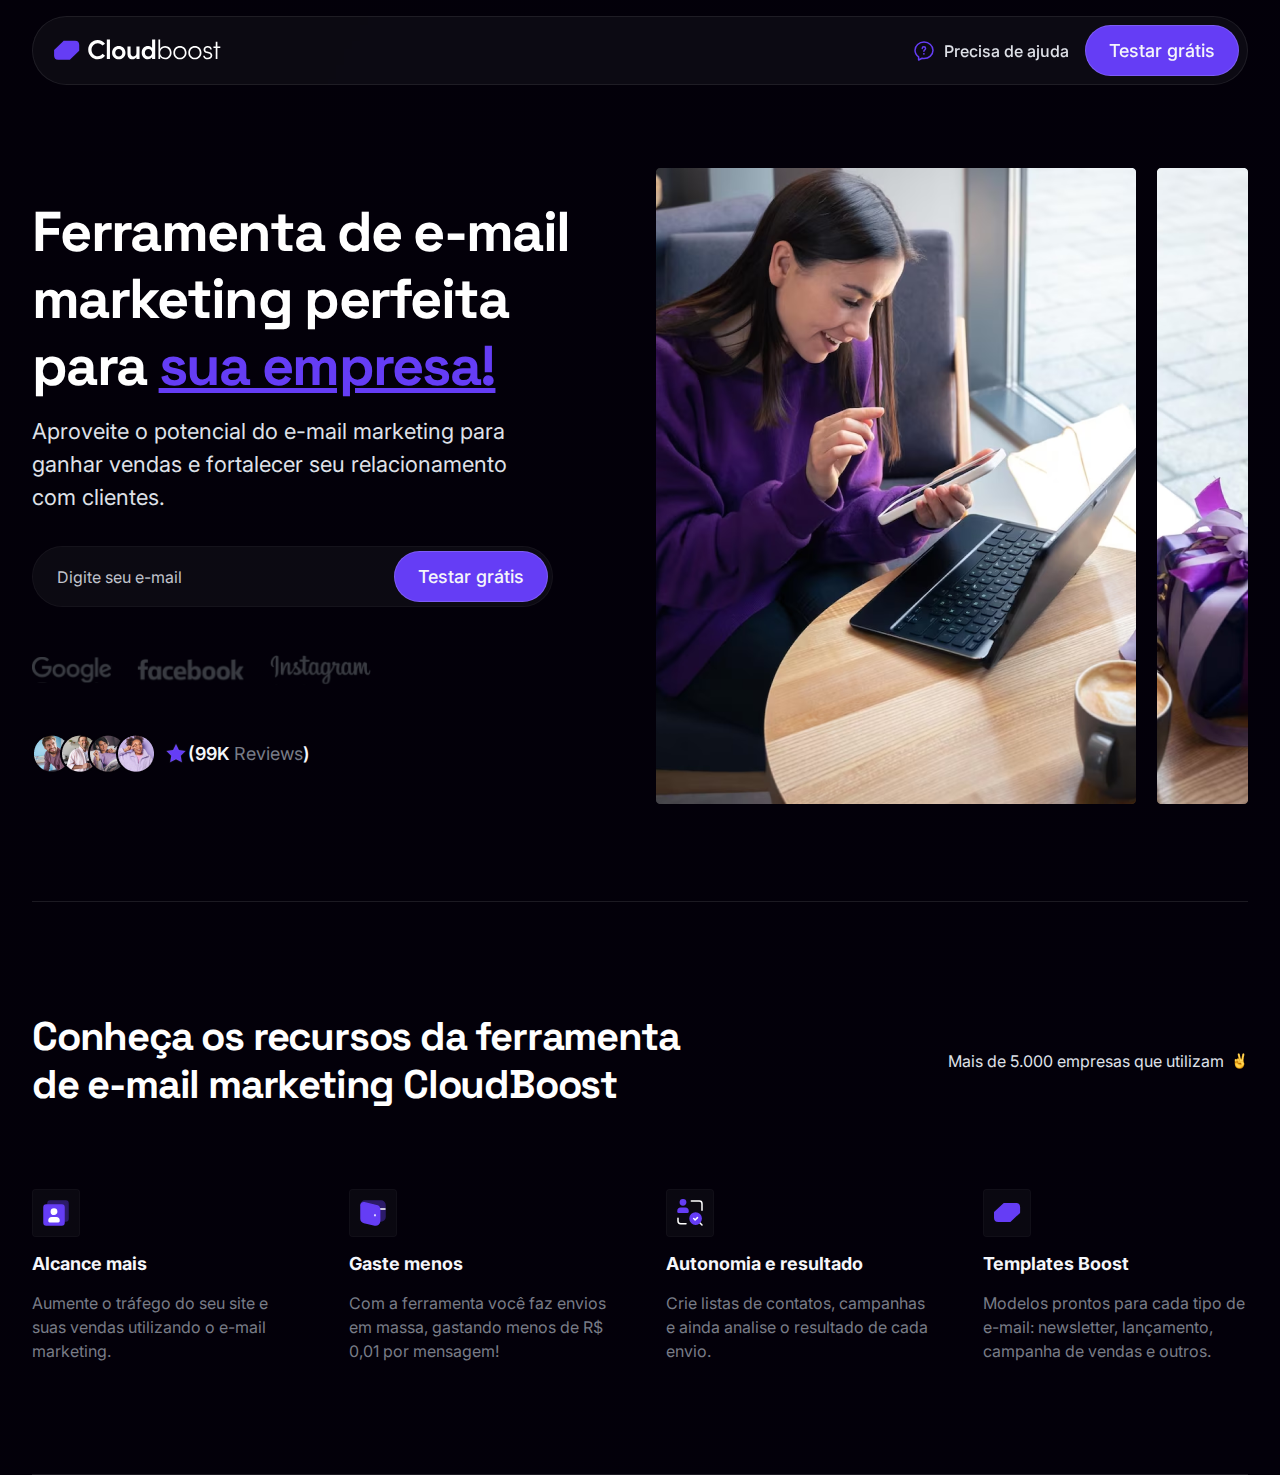
==== index.html @ 5467de99 "feat: seção de recursos finalizada" ====
<!DOCTYPE html>
<html lang="pt-br">
<head>
    <meta charset="UTF-8">
    <meta name="description" content="Aproveite o potencial do e-mail marketing para ganhar vendas e fortalecer seu relacionamento com clientes. Cloudboost é a ferramenta de e-mail marketing perfeita para sua empresa!" />
    <meta name="viewport" content="width=device-width, initial-scale=1.0">
    <link rel="stylesheet" href="./css/main.min.css">
    <link rel="preconnect" href="https://fonts.googleapis.com">
    <link rel="preconnect" href="https://fonts.gstatic.com" crossorigin>
    <link href="https://fonts.googleapis.com/css2?family=Inter:wght@400;500;600;700&family=Space+Grotesk:wght@600;700&display=swap" rel="stylesheet">
    <link rel="shortcut icon" href="favicon.png" type="image/x-icon">
    <title>Cloudboost | Ferramenta de E-mail Marketing</title>
</head>
<body>
    <header>
        <div class="container">
            <div class="content-header">
                <a href="#" title="Ir para página inicial">
                    <img src="./assets/logo.svg" alt="Logo do Cloudboost. Lado esquerdo tem uma forma abstrata em formato poligonal e na direita a palavra Cloud com uma espessura de letra grossa, e ao lado a palavra boost coma  espessura mais fina.">
                </a>
                <div class="left">
                    <a href="#" title="Ajuda">
                        <img src="./assets/icon-help.svg" alt="Ícone de ajuda">
                        <span>Precisa de ajuda</span>
                    </a>
                    <button class="btn-primary">Testar grátis</button>
                </div>
            </div>
        </div>
    </header>
    <main>
        <section class="s-hero">
            <div class="container">
                <div class="hero-content">
                    <div class="left">
                        <h1>Ferramenta de e-mail marketing perfeita para  <span>sua empresa!</span></h1>
                        <p>Aproveite o potencial do e-mail marketing para ganhar vendas e fortalecer seu relacionamento com clientes.</p>
                        <form action="" class="form-email">
                            <input type="email" placeholder="Digite seu e-mail">
                            <button type="submit" class="btn-primary">Testar grátis</button>
                        </form>

                        <ul>
                            <li>
                                <img src="./assets/logo-google.svg" alt="Logo do Google">
                            </li>

                            <li>
                                <img src="./assets/logo-facebook.svg" alt="Logo do Facebook">
                            </li>

                            <li>
                                <img src="./assets/logo-instagram.svg" alt="Logo do Instagram">
                            </li>
                        </ul>

                        <div class="review">
                            <img src="./assets/users.png" alt="">
                            <div>
                                <img src="./assets/icon-star.svg" alt="Ícone de uma estrela">
                                <span>(99K <strong>Reviews</strong>)</span>
                            </div>
                        </div>
                    </div>
                    <img src="./assets/main-image.png" alt="Imagem de uma mulher olhando o celular, sentada numa cadeira e na sua frente um computador">
                </div>
            </div>
        </section>

        <section class="s-recursos">
            <div class="container">
                <div class="top">
                    <h3>Conheça os recursos da ferramenta de e-mail marketing CloudBoost</h3>
                    <p>Mais de 5.000 empresas que utilizam <span>
                        <img src="./assets/victory.png" alt="Emoji Victory">
                    </span>
                </p>
                </div>

                <div class="all">
                    <div class="card-recurso">
                        <div class="icon">
                            <img src="./assets/icon-alcance.svg" alt="Ícone alcance mais">
                        </div>
                        <div class="texts">
                            <h6>Alcance mais</h6>
                            <p>Aumente o tráfego do seu site e suas vendas utilizando o e-mail marketing.</p>
                        </div>
                    </div>
                    <div class="card-recurso">
                        <div class="icon">
                            <img src="./assets/icon-gaste.svg" alt="Ícone gaste menos">
                        </div>
                        <div class="texts">
                            <h6>Gaste menos</h6>
                            <p>Com a ferramenta você faz envios em massa, gastando menos de R$ 0,01 por mensagem!</p>
                        </div>
                    </div>
                    <div class="card-recurso">
                        <div class="icon">
                            <img src="./assets/icon-autonomia.svg" alt="Ícone Autonomia e resultado">
                        </div>
                        <div class="texts">
                            <h6>Autonomia e resultado</h6>
                            <p>Crie listas de contatos, campanhas e ainda analise o resultado de cada envio.</p>
                        </div>
                    </div>
                    <div class="card-recurso">
                        <div class="icon">
                            <img src="./assets/icon-cloudboost.svg" alt="Ícone Template Boost">
                        </div>
                        <div class="texts">
                            <h6>Templates Boost</h6>
                            <p>Modelos prontos para cada tipo de e-mail: newsletter, lançamento, campanha de vendas e outros.</p>
                        </div>
                    </div>
                </div>
            </div>
        </section>
    </main>
</body>
</html>
---- css/main.min.css ----
:root{--purple-10: #653DF5;--purple-20: #4E32B5;--purple-30: #2C1B6A;--gray-100: #F5F6FA;--gray-200: #DFE1E8;--gray-300: #C0C3CC;--gray-400: #ABAFBA;--gray-500: #979BA6;--gray-600: #787C87;--gray-700: #5C5F69;--gray-800: #393B42;--gray-900: #0A0B0D;--white: #fff;--black: #000;--header-height: 7.2rem;--font-title: "Space Grotesk", sans-serif;--font-texts: "Inter", sans-serif;--short: 120%;--base: 150%}*{margin:0;padding:0;box-sizing:border-box;--webkit-font-smoothing: antialiased;font-family:var(--font-texts)}html{font-size:62.5%;color:var(--white);background:linear-gradient(122deg, #030009 -11.05%, #03000A 104.5%)}img{max-width:100%;display:block}a{display:block;text-decoration:none}button{all:unset;border:0;cursor:pointer}ul{list-style:none}.container{width:100%;padding:0 1.5rem;max-width:124.6rem;margin:0 auto}.btn-primary{border-radius:10rem;border:.1rem solid rgba(255,255,255,.16);background:var(--purple-10);display:inline-block;padding:1.4rem 2.3rem;font-size:1.8rem;color:var(--gray-100);font-weight:500;transition:background-color .3s ease}.btn-primary:hover{background-color:var(--purple-20)}.form-email{border-radius:10rem;border:.1rem solid rgba(255,255,255,.04);background:rgba(255,255,255,.04);padding:.4rem .4rem .4rem 2.4rem;display:flex;align-items:center;width:100%;max-width:52.1rem;gap:1.6rem}.form-email input{all:unset;flex:1;font-size:1.6rem;color:var(--gray-100)}.form-email input::-moz-placeholder{color:var(--gray-300)}.form-email input::placeholder{color:var(--gray-300)}.card-recurso{width:100%;max-width:26.5rem}.card-recurso .icon{border-radius:.4rem;border:.1rem solid rgba(255,255,255,.03);background:rgba(255,255,255,.03);width:4.8rem;height:4.8rem;display:flex;align-items:center;justify-content:center;margin-bottom:1.6rem}.card-recurso .texts h6{color:var(--gray-100);font-family:"Inter",sans-serif;font-size:1.8rem;font-weight:700;line-height:var(--short);margin-bottom:1.6rem}.card-recurso .texts p{color:var(--gray-600);font-size:1.6rem;line-height:var(--base)}.review{display:flex;align-items:center;gap:.8rem}.review>div{display:flex;align-items:center;grid-area:.4rem}.review>div span{font-size:1.8rem;font-weight:600;line-height:var(--base);color:var(--gray-100)}.review>div span strong{font-weight:400;color:var(--gray-600)}h1,h2,h3,h4,h5,h6{font-family:var(--font-title);font-weight:700;line-height:var(--short)}h1{font-size:5.6rem}h2{font-size:4.8rem}h3{font-size:4rem}h4{font-size:3.2rem}h5{font-size:2.8rem}p{line-height:var(--base)}header{height:var(--header-height);margin-top:1.6rem;position:sticky;top:1.6rem;z-index:2025}header .container .content-header{border-radius:10rem;border:.1rem solid rgba(255,255,255,.08);background:rgba(255,255,255,.04);-webkit-backdrop-filter:blur(0.35rem);backdrop-filter:blur(0.35rem);display:flex;align-items:center;justify-content:space-between;padding:.8rem .8rem .8rem 2.1rem}header .container .content-header .left{display:flex;align-items:center;gap:1.6rem}header .container .content-header .left a{display:flex;align-items:center;gap:.8rem}header .container .content-header .left a span{font-size:1.6rem;font-weight:500;line-height:var(--base);color:var(--gray-200);transition:color .3s ease}header .container .content-header .left a:hover span{color:var(--purple-10)}.s-hero{padding-top:8rem}.s-hero .hero-content{display:flex;align-items:center;justify-content:center;border-bottom:1px solid rgba(255,255,255,.1);padding-bottom:9.7rem}.s-hero .hero-content .left{flex:1;max-width:60rem;margin-right:2.4rem}.s-hero .hero-content .left h1{margin-bottom:1.6rem;letter-spacing:-0.168rem}.s-hero .hero-content .left h1 span{color:var(--purple-10);text-decoration:underline;font-family:var(--font-title)}.s-hero .hero-content .left p{font-size:2.2rem;color:var(--gray-200);max-width:49.1rem;margin-bottom:3.2rem}.s-hero .hero-content .left ul{width:100%;max-width:33.9rem;display:flex;align-items:center;justify-content:space-between;margin:4.8rem 0}.s-recursos{padding-top:11.1rem}.s-recursos .top{display:flex;align-items:center;justify-content:space-between;margin-bottom:8rem}.s-recursos .top h3{max-width:66.1rem;letter-spacing:-0.12rem}.s-recursos .top p{display:inline-flex;color:var(--gray-200);font-size:1.6rem;align-items:center}.s-recursos .top p span{margin-left:.8rem}.s-recursos .all{display:flex;align-items:flex-start;justify-content:space-between;padding-bottom:11.1rem;border-bottom:1px solid rgba(255,255,255,.1)}
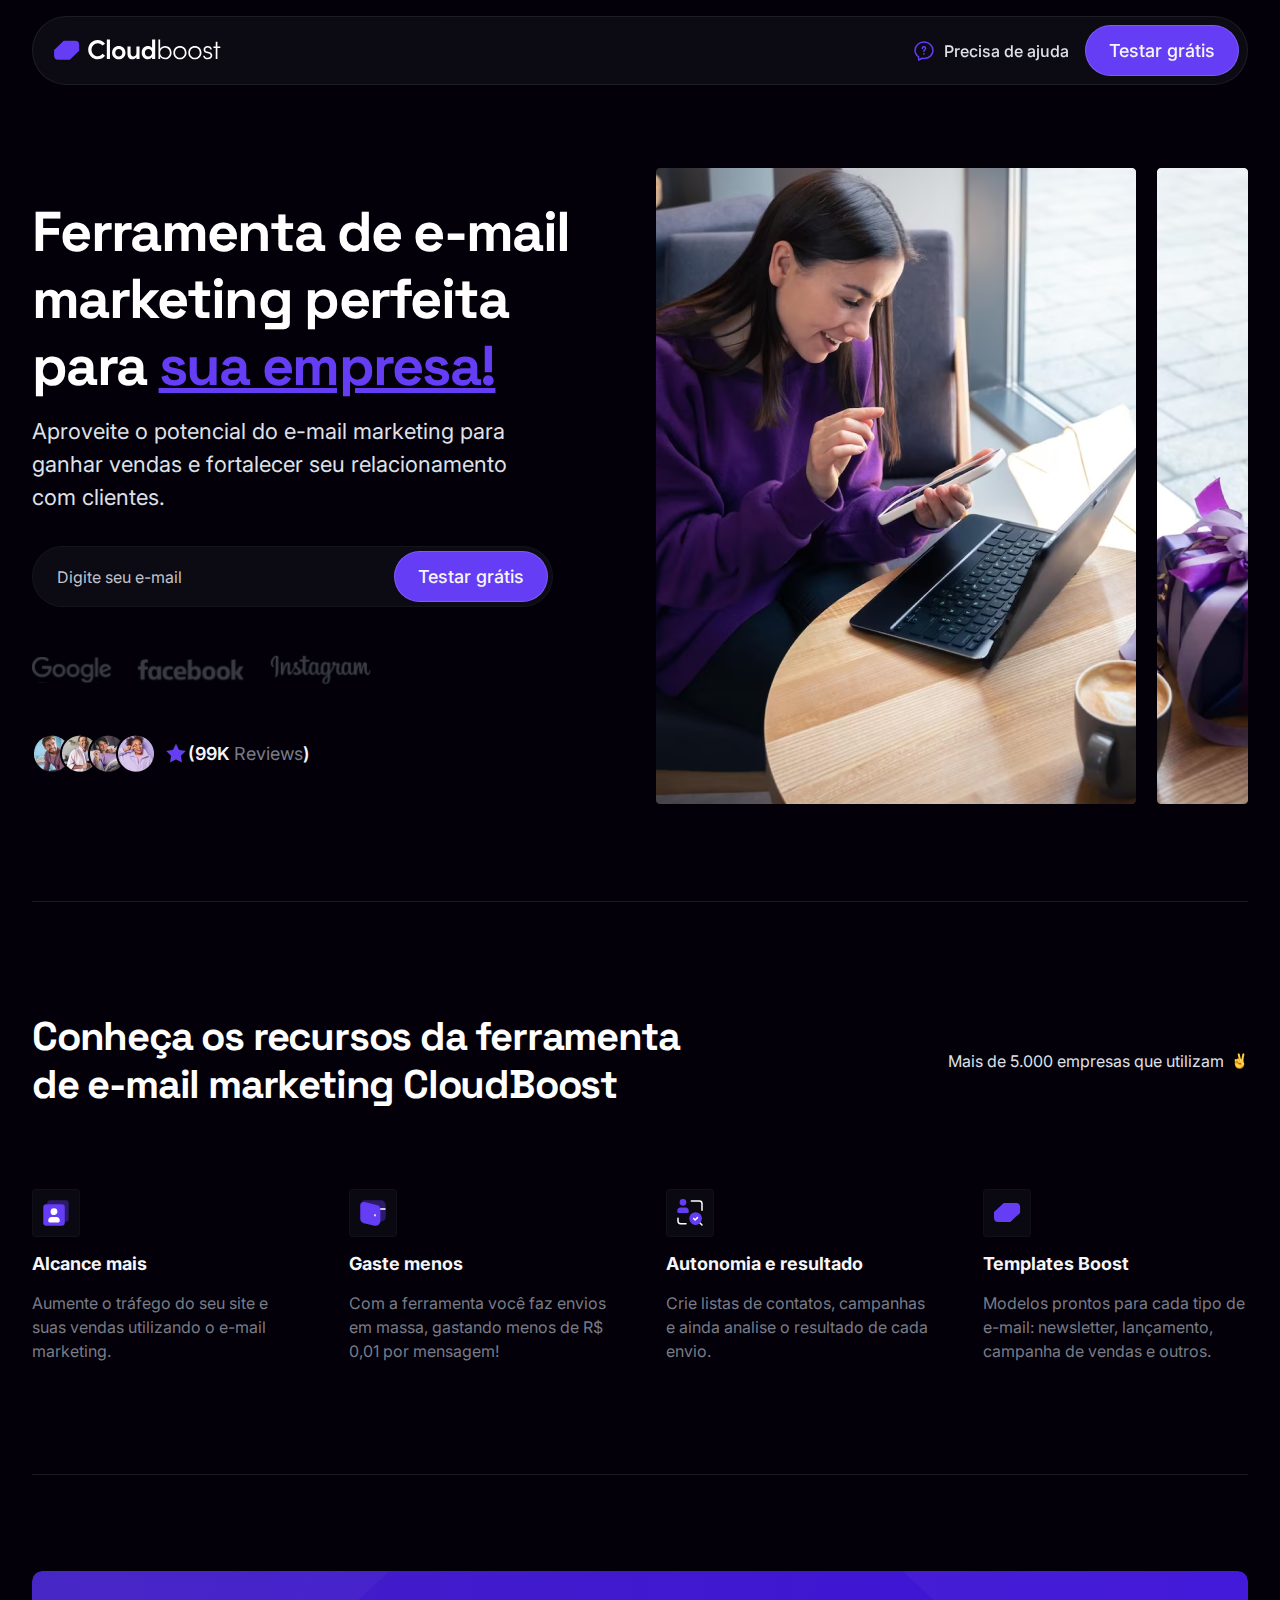
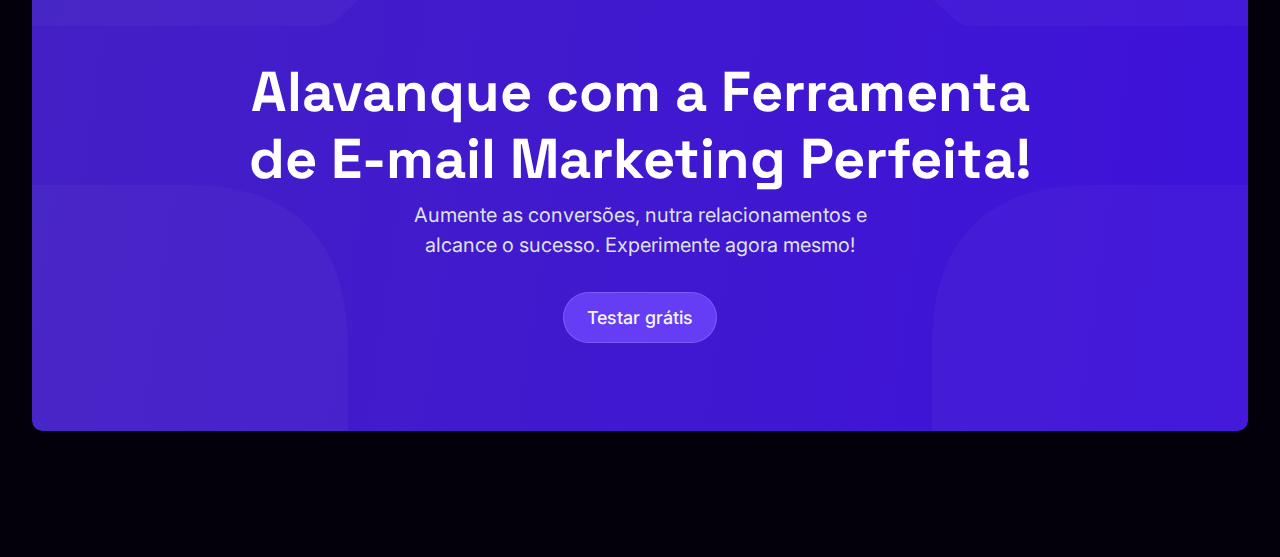
==== commit da40a9e5: "feat: seção de marketing finalizada" ====
--- a/index.html
+++ b/index.html
@@ -117,6 +117,16 @@
                 </div>
             </div>
         </section>
+
+        <section class="s-marketing">
+            <div class="container">
+                <div class="box">
+                    <h2>Alavanque com a Ferramenta de E-mail Marketing Perfeita!</h2>
+                    <p>Aumente as conversões, nutra relacionamentos e alcance o sucesso. Experimente agora mesmo!</p>
+                    <a href="#" class="btn-primary">Testar grátis</a>
+                </div>
+            </div>
+        </section>
     </main>
 </body>
 </html>--- a/css/main.min.css
+++ b/css/main.min.css
@@ -1 +1 @@
-:root{--purple-10: #653DF5;--purple-20: #4E32B5;--purple-30: #2C1B6A;--gray-100: #F5F6FA;--gray-200: #DFE1E8;--gray-300: #C0C3CC;--gray-400: #ABAFBA;--gray-500: #979BA6;--gray-600: #787C87;--gray-700: #5C5F69;--gray-800: #393B42;--gray-900: #0A0B0D;--white: #fff;--black: #000;--header-height: 7.2rem;--font-title: "Space Grotesk", sans-serif;--font-texts: "Inter", sans-serif;--short: 120%;--base: 150%}*{margin:0;padding:0;box-sizing:border-box;--webkit-font-smoothing: antialiased;font-family:var(--font-texts)}html{font-size:62.5%;color:var(--white);background:linear-gradient(122deg, #030009 -11.05%, #03000A 104.5%)}img{max-width:100%;display:block}a{display:block;text-decoration:none}button{all:unset;border:0;cursor:pointer}ul{list-style:none}.container{width:100%;padding:0 1.5rem;max-width:124.6rem;margin:0 auto}.btn-primary{border-radius:10rem;border:.1rem solid rgba(255,255,255,.16);background:var(--purple-10);display:inline-block;padding:1.4rem 2.3rem;font-size:1.8rem;color:var(--gray-100);font-weight:500;transition:background-color .3s ease}.btn-primary:hover{background-color:var(--purple-20)}.form-email{border-radius:10rem;border:.1rem solid rgba(255,255,255,.04);background:rgba(255,255,255,.04);padding:.4rem .4rem .4rem 2.4rem;display:flex;align-items:center;width:100%;max-width:52.1rem;gap:1.6rem}.form-email input{all:unset;flex:1;font-size:1.6rem;color:var(--gray-100)}.form-email input::-moz-placeholder{color:var(--gray-300)}.form-email input::placeholder{color:var(--gray-300)}.card-recurso{width:100%;max-width:26.5rem}.card-recurso .icon{border-radius:.4rem;border:.1rem solid rgba(255,255,255,.03);background:rgba(255,255,255,.03);width:4.8rem;height:4.8rem;display:flex;align-items:center;justify-content:center;margin-bottom:1.6rem}.card-recurso .texts h6{color:var(--gray-100);font-family:"Inter",sans-serif;font-size:1.8rem;font-weight:700;line-height:var(--short);margin-bottom:1.6rem}.card-recurso .texts p{color:var(--gray-600);font-size:1.6rem;line-height:var(--base)}.review{display:flex;align-items:center;gap:.8rem}.review>div{display:flex;align-items:center;grid-area:.4rem}.review>div span{font-size:1.8rem;font-weight:600;line-height:var(--base);color:var(--gray-100)}.review>div span strong{font-weight:400;color:var(--gray-600)}h1,h2,h3,h4,h5,h6{font-family:var(--font-title);font-weight:700;line-height:var(--short)}h1{font-size:5.6rem}h2{font-size:4.8rem}h3{font-size:4rem}h4{font-size:3.2rem}h5{font-size:2.8rem}p{line-height:var(--base)}header{height:var(--header-height);margin-top:1.6rem;position:sticky;top:1.6rem;z-index:2025}header .container .content-header{border-radius:10rem;border:.1rem solid rgba(255,255,255,.08);background:rgba(255,255,255,.04);-webkit-backdrop-filter:blur(0.35rem);backdrop-filter:blur(0.35rem);display:flex;align-items:center;justify-content:space-between;padding:.8rem .8rem .8rem 2.1rem}header .container .content-header .left{display:flex;align-items:center;gap:1.6rem}header .container .content-header .left a{display:flex;align-items:center;gap:.8rem}header .container .content-header .left a span{font-size:1.6rem;font-weight:500;line-height:var(--base);color:var(--gray-200);transition:color .3s ease}header .container .content-header .left a:hover span{color:var(--purple-10)}.s-hero{padding-top:8rem}.s-hero .hero-content{display:flex;align-items:center;justify-content:center;border-bottom:1px solid rgba(255,255,255,.1);padding-bottom:9.7rem}.s-hero .hero-content .left{flex:1;max-width:60rem;margin-right:2.4rem}.s-hero .hero-content .left h1{margin-bottom:1.6rem;letter-spacing:-0.168rem}.s-hero .hero-content .left h1 span{color:var(--purple-10);text-decoration:underline;font-family:var(--font-title)}.s-hero .hero-content .left p{font-size:2.2rem;color:var(--gray-200);max-width:49.1rem;margin-bottom:3.2rem}.s-hero .hero-content .left ul{width:100%;max-width:33.9rem;display:flex;align-items:center;justify-content:space-between;margin:4.8rem 0}.s-recursos{padding-top:11.1rem}.s-recursos .top{display:flex;align-items:center;justify-content:space-between;margin-bottom:8rem}.s-recursos .top h3{max-width:66.1rem;letter-spacing:-0.12rem}.s-recursos .top p{display:inline-flex;color:var(--gray-200);font-size:1.6rem;align-items:center}.s-recursos .top p span{margin-left:.8rem}.s-recursos .all{display:flex;align-items:flex-start;justify-content:space-between;padding-bottom:11.1rem;border-bottom:1px solid rgba(255,255,255,.1)}+:root{--purple-10: #653DF5;--purple-20: #4E32B5;--purple-30: #2C1B6A;--gray-100: #F5F6FA;--gray-200: #DFE1E8;--gray-300: #C0C3CC;--gray-400: #ABAFBA;--gray-500: #979BA6;--gray-600: #787C87;--gray-700: #5C5F69;--gray-800: #393B42;--gray-900: #0A0B0D;--white: #fff;--black: #000;--header-height: 7.2rem;--font-title: "Space Grotesk", sans-serif;--font-texts: "Inter", sans-serif;--short: 120%;--base: 150%}*{margin:0;padding:0;box-sizing:border-box;--webkit-font-smoothing: antialiased;font-family:var(--font-texts)}html{font-size:62.5%;color:var(--white);background:linear-gradient(122deg, #030009 -11.05%, #03000A 104.5%)}img{max-width:100%;display:block}a{display:block;text-decoration:none}button{all:unset;border:0;cursor:pointer}ul{list-style:none}.container{width:100%;padding:0 1.5rem;max-width:124.6rem;margin:0 auto}.btn-primary{border-radius:10rem;border:.1rem solid rgba(255,255,255,.16);background:var(--purple-10);display:inline-block;padding:1.4rem 2.3rem;font-size:1.8rem;color:var(--gray-100);font-weight:500;transition:background-color .3s ease}.btn-primary:hover{background-color:var(--purple-20)}.form-email{border-radius:10rem;border:.1rem solid rgba(255,255,255,.04);background:rgba(255,255,255,.04);padding:.4rem .4rem .4rem 2.4rem;display:flex;align-items:center;width:100%;max-width:52.1rem;gap:1.6rem}.form-email input{all:unset;flex:1;font-size:1.6rem;color:var(--gray-100)}.form-email input::-moz-placeholder{color:var(--gray-300)}.form-email input::placeholder{color:var(--gray-300)}.card-recurso{width:100%;max-width:26.5rem}.card-recurso .icon{border-radius:.4rem;border:.1rem solid rgba(255,255,255,.03);background:rgba(255,255,255,.03);width:4.8rem;height:4.8rem;display:flex;align-items:center;justify-content:center;margin-bottom:1.6rem}.card-recurso .texts h6{color:var(--gray-100);font-family:"Inter",sans-serif;font-size:1.8rem;font-weight:700;line-height:var(--short);margin-bottom:1.6rem}.card-recurso .texts p{color:var(--gray-600);font-size:1.6rem;line-height:var(--base)}.review{display:flex;align-items:center;gap:.8rem}.review>div{display:flex;align-items:center;grid-area:.4rem}.review>div span{font-size:1.8rem;font-weight:600;line-height:var(--base);color:var(--gray-100)}.review>div span strong{font-weight:400;color:var(--gray-600)}h1,h2,h3,h4,h5,h6{font-family:var(--font-title);font-weight:700;line-height:var(--short)}h1{font-size:5.6rem}h2{font-size:4.8rem}h3{font-size:4rem}h4{font-size:3.2rem}h5{font-size:2.8rem}p{line-height:var(--base)}header{height:var(--header-height);margin-top:1.6rem;position:sticky;top:1.6rem;z-index:2025}header .container .content-header{border-radius:10rem;border:.1rem solid rgba(255,255,255,.08);background:rgba(255,255,255,.04);-webkit-backdrop-filter:blur(0.35rem);backdrop-filter:blur(0.35rem);display:flex;align-items:center;justify-content:space-between;padding:.8rem .8rem .8rem 2.1rem}header .container .content-header .left{display:flex;align-items:center;gap:1.6rem}header .container .content-header .left a{display:flex;align-items:center;gap:.8rem}header .container .content-header .left a span{font-size:1.6rem;font-weight:500;line-height:var(--base);color:var(--gray-200);transition:color .3s ease}header .container .content-header .left a:hover span{color:var(--purple-10)}.s-hero{padding-top:8rem}.s-hero .hero-content{display:flex;align-items:center;justify-content:center;border-bottom:1px solid rgba(255,255,255,.1);padding-bottom:9.7rem}.s-hero .hero-content .left{flex:1;max-width:60rem;margin-right:2.4rem}.s-hero .hero-content .left h1{margin-bottom:1.6rem;letter-spacing:-0.168rem}.s-hero .hero-content .left h1 span{color:var(--purple-10);text-decoration:underline;font-family:var(--font-title)}.s-hero .hero-content .left p{font-size:2.2rem;color:var(--gray-200);max-width:49.1rem;margin-bottom:3.2rem}.s-hero .hero-content .left ul{width:100%;max-width:33.9rem;display:flex;align-items:center;justify-content:space-between;margin:4.8rem 0}.s-recursos{padding-top:11.1rem}.s-recursos .top{display:flex;align-items:center;justify-content:space-between;margin-bottom:8rem}.s-recursos .top h3{max-width:66.1rem;letter-spacing:-0.12rem}.s-recursos .top p{display:inline-flex;color:var(--gray-200);font-size:1.6rem;align-items:center}.s-recursos .top p span{margin-left:.8rem}.s-recursos .all{display:flex;align-items:flex-start;justify-content:space-between;padding-bottom:11.1rem;border-bottom:1px solid rgba(255,255,255,.1)}.s-marketing{padding:9.6rem 0 12.6rem}.s-marketing .box{width:100%;height:46rem;background:url("../assets/bg-cta.svg") no-repeat center center;display:flex;flex-direction:column;align-items:center;justify-content:center}.s-marketing .box h2{text-align:center;font-size:5.6rem;max-width:78.6rem;margin-bottom:.8rem}.s-marketing .box p{text-align:center;color:var(--gray-200);font-size:2rem;margin-bottom:3.2rem;max-width:50.1rem}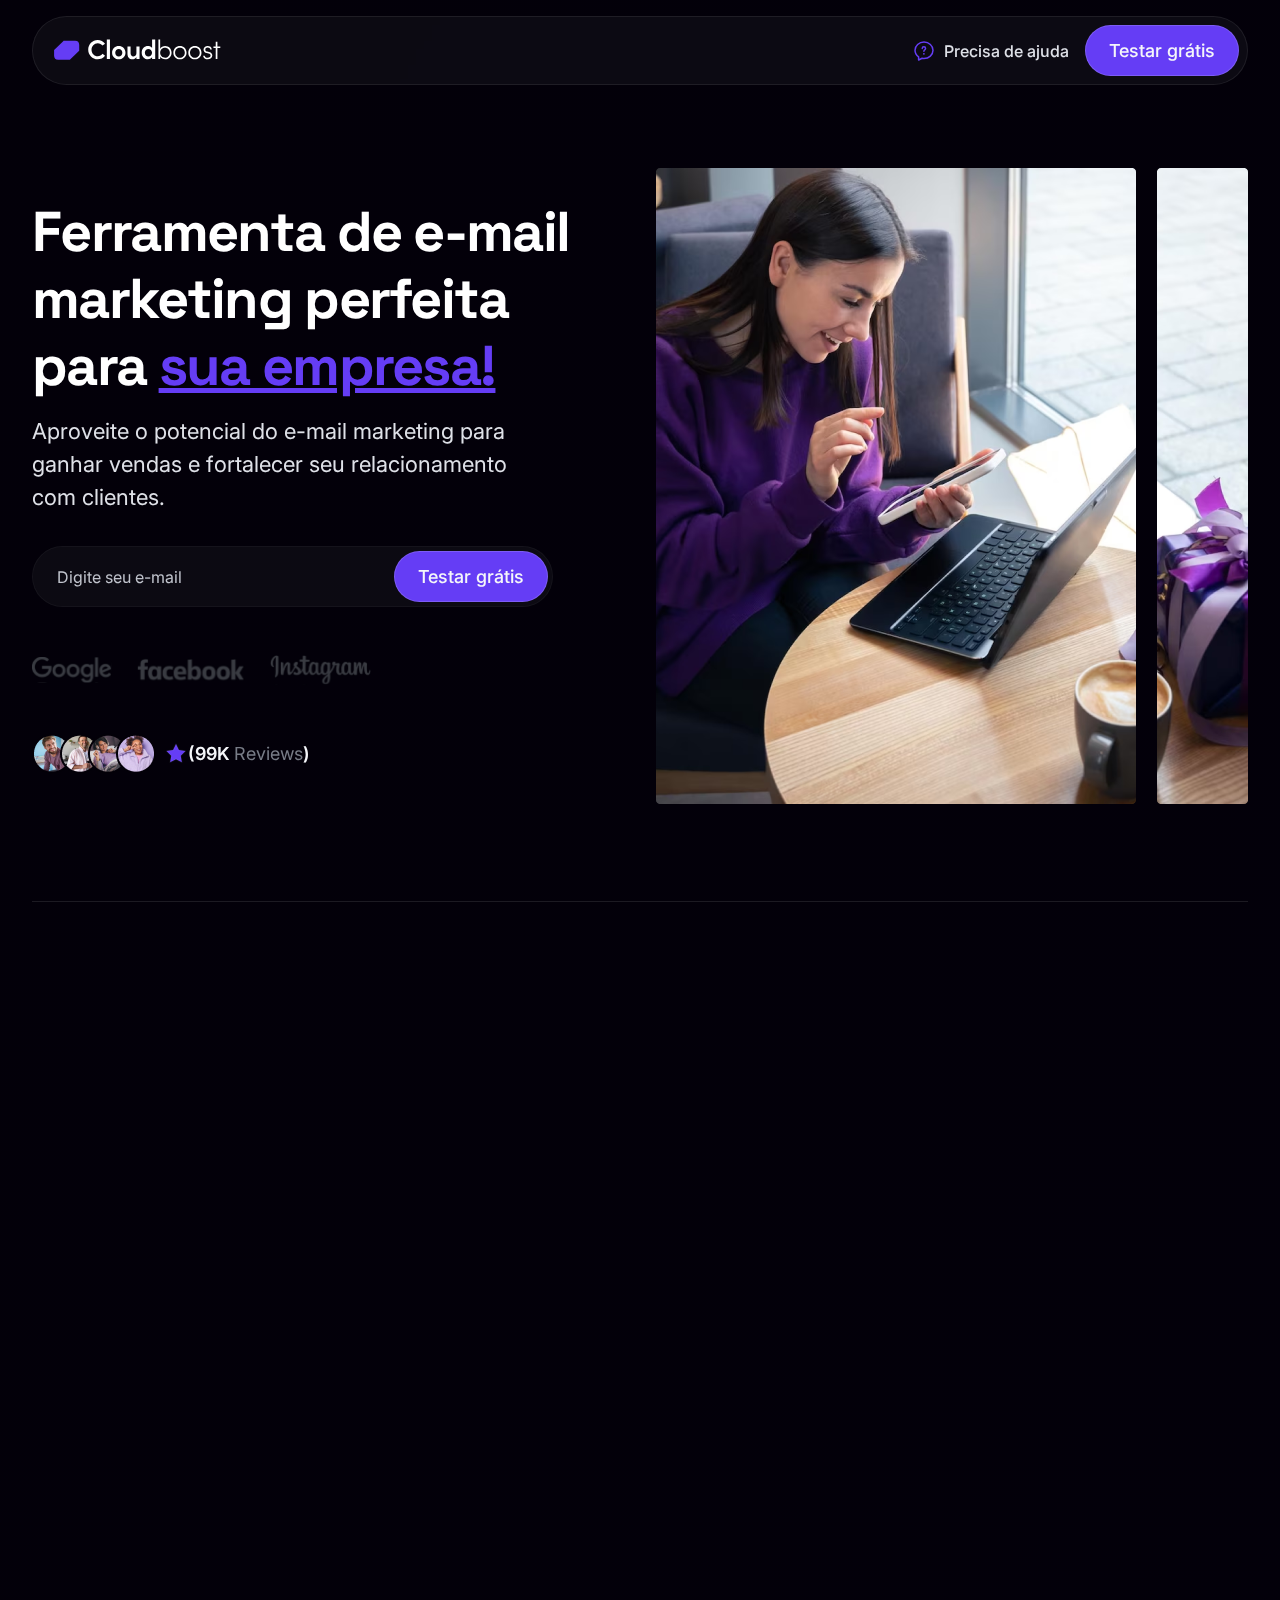
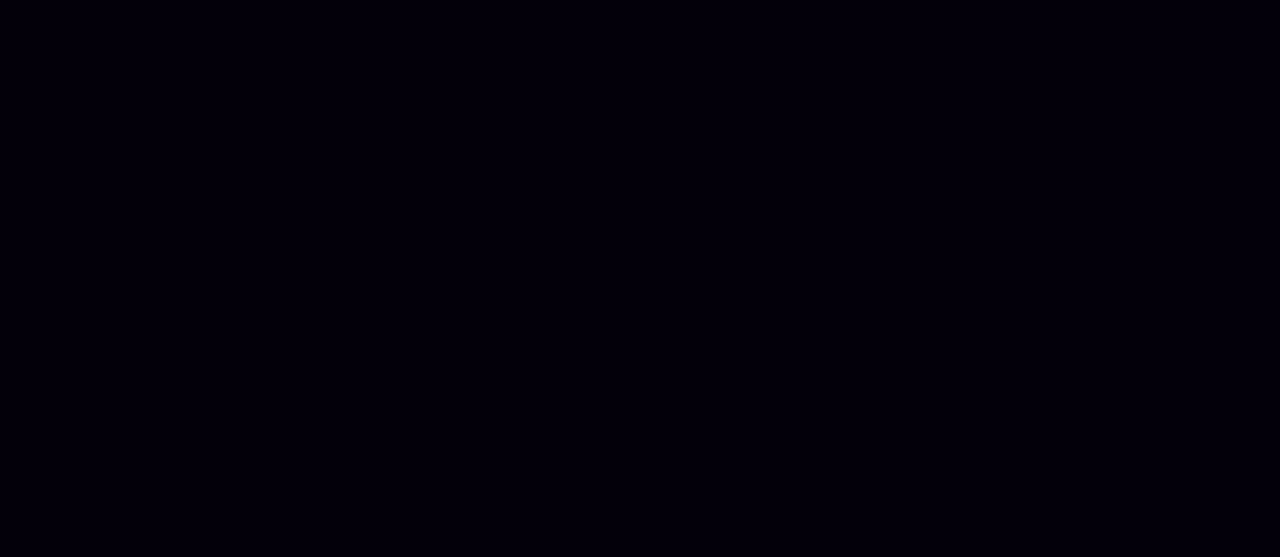
==== commit 3093c8c0: "feat: finalização da home" ====
--- a/index.html
+++ b/index.html
@@ -5,6 +5,7 @@
     <meta name="description" content="Aproveite o potencial do e-mail marketing para ganhar vendas e fortalecer seu relacionamento com clientes. Cloudboost é a ferramenta de e-mail marketing perfeita para sua empresa!" />
     <meta name="viewport" content="width=device-width, initial-scale=1.0">
     <link rel="stylesheet" href="./css/main.min.css">
+    <link href="https://unpkg.com/aos@2.3.1/dist/aos.css" rel="stylesheet">
     <link rel="preconnect" href="https://fonts.googleapis.com">
     <link rel="preconnect" href="https://fonts.gstatic.com" crossorigin>
     <link href="https://fonts.googleapis.com/css2?family=Inter:wght@400;500;600;700&family=Space+Grotesk:wght@600;700&display=swap" rel="stylesheet">
@@ -12,10 +13,10 @@
     <title>Cloudboost | Ferramenta de E-mail Marketing</title>
 </head>
 <body>
-    <header>
+    <header data-aos="fade-up">
         <div class="container">
             <div class="content-header">
-                <a href="#" title="Ir para página inicial">
+                <a class="logo" href="#" title="Ir para página inicial">
                     <img src="./assets/logo.svg" alt="Logo do Cloudboost. Lado esquerdo tem uma forma abstrata em formato poligonal e na direita a palavra Cloud com uma espessura de letra grossa, e ao lado a palavra boost coma  espessura mais fina.">
                 </a>
                 <div class="left">
@@ -25,6 +26,9 @@
                     </a>
                     <button class="btn-primary">Testar grátis</button>
                 </div>
+                <button class="btn-mobile">
+                    <img src="./assets/icon-hamburger.svg" alt="Ícone de 3 traços">
+                </button>
             </div>
         </div>
     </header>
@@ -32,7 +36,7 @@
         <section class="s-hero">
             <div class="container">
                 <div class="hero-content">
-                    <div class="left">
+                    <div class="left" data-aos="fade-right">
                         <h1>Ferramenta de e-mail marketing perfeita para  <span>sua empresa!</span></h1>
                         <p>Aproveite o potencial do e-mail marketing para ganhar vendas e fortalecer seu relacionamento com clientes.</p>
                         <form action="" class="form-email">
@@ -62,14 +66,14 @@
                             </div>
                         </div>
                     </div>
-                    <img src="./assets/main-image.png" alt="Imagem de uma mulher olhando o celular, sentada numa cadeira e na sua frente um computador">
+                    <img src="./assets/main-image.png" alt="Imagem de uma mulher olhando o celular, sentada numa cadeira e na sua frente um computador" data-aos="fade-left">
                 </div>
             </div>
         </section>
 
         <section class="s-recursos">
             <div class="container">
-                <div class="top">
+                <div class="top" data-aos="fade-right">
                     <h3>Conheça os recursos da ferramenta de e-mail marketing CloudBoost</h3>
                     <p>Mais de 5.000 empresas que utilizam <span>
                         <img src="./assets/victory.png" alt="Emoji Victory">
@@ -77,7 +81,7 @@
                 </p>
                 </div>
 
-                <div class="all">
+                <div class="all" data-aos="fade-up">
                     <div class="card-recurso">
                         <div class="icon">
                             <img src="./assets/icon-alcance.svg" alt="Ícone alcance mais">
@@ -120,7 +124,7 @@
 
         <section class="s-marketing">
             <div class="container">
-                <div class="box">
+                <div class="box" data-aos="zoom-in">
                     <h2>Alavanque com a Ferramenta de E-mail Marketing Perfeita!</h2>
                     <p>Aumente as conversões, nutra relacionamentos e alcance o sucesso. Experimente agora mesmo!</p>
                     <a href="#" class="btn-primary">Testar grátis</a>
@@ -128,5 +132,8 @@
             </div>
         </section>
     </main>
+
+    <script src="https://unpkg.com/aos@2.3.1/dist/aos.js"></script>
+    <script src="./js/script.js"></script>
 </body>
 </html>--- a/css/main.min.css
+++ b/css/main.min.css
@@ -1 +1 @@
-:root{--purple-10: #653DF5;--purple-20: #4E32B5;--purple-30: #2C1B6A;--gray-100: #F5F6FA;--gray-200: #DFE1E8;--gray-300: #C0C3CC;--gray-400: #ABAFBA;--gray-500: #979BA6;--gray-600: #787C87;--gray-700: #5C5F69;--gray-800: #393B42;--gray-900: #0A0B0D;--white: #fff;--black: #000;--header-height: 7.2rem;--font-title: "Space Grotesk", sans-serif;--font-texts: "Inter", sans-serif;--short: 120%;--base: 150%}*{margin:0;padding:0;box-sizing:border-box;--webkit-font-smoothing: antialiased;font-family:var(--font-texts)}html{font-size:62.5%;color:var(--white);background:linear-gradient(122deg, #030009 -11.05%, #03000A 104.5%)}img{max-width:100%;display:block}a{display:block;text-decoration:none}button{all:unset;border:0;cursor:pointer}ul{list-style:none}.container{width:100%;padding:0 1.5rem;max-width:124.6rem;margin:0 auto}.btn-primary{border-radius:10rem;border:.1rem solid rgba(255,255,255,.16);background:var(--purple-10);display:inline-block;padding:1.4rem 2.3rem;font-size:1.8rem;color:var(--gray-100);font-weight:500;transition:background-color .3s ease}.btn-primary:hover{background-color:var(--purple-20)}.form-email{border-radius:10rem;border:.1rem solid rgba(255,255,255,.04);background:rgba(255,255,255,.04);padding:.4rem .4rem .4rem 2.4rem;display:flex;align-items:center;width:100%;max-width:52.1rem;gap:1.6rem}.form-email input{all:unset;flex:1;font-size:1.6rem;color:var(--gray-100)}.form-email input::-moz-placeholder{color:var(--gray-300)}.form-email input::placeholder{color:var(--gray-300)}.card-recurso{width:100%;max-width:26.5rem}.card-recurso .icon{border-radius:.4rem;border:.1rem solid rgba(255,255,255,.03);background:rgba(255,255,255,.03);width:4.8rem;height:4.8rem;display:flex;align-items:center;justify-content:center;margin-bottom:1.6rem}.card-recurso .texts h6{color:var(--gray-100);font-family:"Inter",sans-serif;font-size:1.8rem;font-weight:700;line-height:var(--short);margin-bottom:1.6rem}.card-recurso .texts p{color:var(--gray-600);font-size:1.6rem;line-height:var(--base)}.review{display:flex;align-items:center;gap:.8rem}.review>div{display:flex;align-items:center;grid-area:.4rem}.review>div span{font-size:1.8rem;font-weight:600;line-height:var(--base);color:var(--gray-100)}.review>div span strong{font-weight:400;color:var(--gray-600)}h1,h2,h3,h4,h5,h6{font-family:var(--font-title);font-weight:700;line-height:var(--short)}h1{font-size:5.6rem}h2{font-size:4.8rem}h3{font-size:4rem}h4{font-size:3.2rem}h5{font-size:2.8rem}p{line-height:var(--base)}header{height:var(--header-height);margin-top:1.6rem;position:sticky;top:1.6rem;z-index:2025}header .container .content-header{border-radius:10rem;border:.1rem solid rgba(255,255,255,.08);background:rgba(255,255,255,.04);-webkit-backdrop-filter:blur(0.35rem);backdrop-filter:blur(0.35rem);display:flex;align-items:center;justify-content:space-between;padding:.8rem .8rem .8rem 2.1rem}header .container .content-header .left{display:flex;align-items:center;gap:1.6rem}header .container .content-header .left a{display:flex;align-items:center;gap:.8rem}header .container .content-header .left a span{font-size:1.6rem;font-weight:500;line-height:var(--base);color:var(--gray-200);transition:color .3s ease}header .container .content-header .left a:hover span{color:var(--purple-10)}.s-hero{padding-top:8rem}.s-hero .hero-content{display:flex;align-items:center;justify-content:center;border-bottom:1px solid rgba(255,255,255,.1);padding-bottom:9.7rem}.s-hero .hero-content .left{flex:1;max-width:60rem;margin-right:2.4rem}.s-hero .hero-content .left h1{margin-bottom:1.6rem;letter-spacing:-0.168rem}.s-hero .hero-content .left h1 span{color:var(--purple-10);text-decoration:underline;font-family:var(--font-title)}.s-hero .hero-content .left p{font-size:2.2rem;color:var(--gray-200);max-width:49.1rem;margin-bottom:3.2rem}.s-hero .hero-content .left ul{width:100%;max-width:33.9rem;display:flex;align-items:center;justify-content:space-between;margin:4.8rem 0}.s-recursos{padding-top:11.1rem}.s-recursos .top{display:flex;align-items:center;justify-content:space-between;margin-bottom:8rem}.s-recursos .top h3{max-width:66.1rem;letter-spacing:-0.12rem}.s-recursos .top p{display:inline-flex;color:var(--gray-200);font-size:1.6rem;align-items:center}.s-recursos .top p span{margin-left:.8rem}.s-recursos .all{display:flex;align-items:flex-start;justify-content:space-between;padding-bottom:11.1rem;border-bottom:1px solid rgba(255,255,255,.1)}.s-marketing{padding:9.6rem 0 12.6rem}.s-marketing .box{width:100%;height:46rem;background:url("../assets/bg-cta.svg") no-repeat center center;display:flex;flex-direction:column;align-items:center;justify-content:center}.s-marketing .box h2{text-align:center;font-size:5.6rem;max-width:78.6rem;margin-bottom:.8rem}.s-marketing .box p{text-align:center;color:var(--gray-200);font-size:2rem;margin-bottom:3.2rem;max-width:50.1rem}+:root{--purple-10: #653DF5;--purple-20: #4E32B5;--purple-30: #2C1B6A;--gray-100: #F5F6FA;--gray-200: #DFE1E8;--gray-300: #C0C3CC;--gray-400: #ABAFBA;--gray-500: #979BA6;--gray-600: #787C87;--gray-700: #5C5F69;--gray-800: #393B42;--gray-900: #0A0B0D;--white: #fff;--black: #000;--header-height: 7.2rem;--font-title: "Space Grotesk", sans-serif;--font-texts: "Inter", sans-serif;--short: 120%;--base: 150%}*{margin:0;padding:0;box-sizing:border-box;--webkit-font-smoothing: antialiased;font-family:var(--font-texts)}html{font-size:62.5%;overflow-x:hidden;color:var(--white);background:linear-gradient(122deg, #030009 -11.05%, #03000A 104.5%)}img{max-width:100%;display:block}a{display:block;text-decoration:none}button{all:unset;border:0;cursor:pointer}ul{list-style:none}.none{display:none}.container{width:100%;padding:0 1.5rem;max-width:124.6rem;margin:0 auto}.btn-primary{border-radius:10rem;border:.1rem solid rgba(255,255,255,.16);background:var(--purple-10);display:inline-block;padding:1.4rem 2.3rem;font-size:1.8rem;color:var(--gray-100);font-weight:500;transition:background-color .3s ease}.btn-primary:hover{background-color:var(--purple-20)}.form-email{border-radius:10rem;border:.1rem solid rgba(255,255,255,.04);background:rgba(255,255,255,.04);padding:.4rem .4rem .4rem 2.4rem;display:flex;align-items:center;width:100%;max-width:52.1rem;gap:1.6rem}.form-email input{all:unset;flex:1;font-size:1.6rem;color:var(--gray-100)}.form-email input::-moz-placeholder{color:var(--gray-300)}.form-email input::placeholder{color:var(--gray-300)}@media(max-width: 991px){.form-email{margin:0 auto;text-align:left}}@media(max-width: 560px){.form-email{justify-content:space-between}.form-email input{max-width:15rem}.form-email .btn-primary{padding:1.2rem 2rem;font-size:1.6rem}}.card-recurso{width:100%;max-width:26.5rem}.card-recurso .icon{border-radius:.4rem;border:.1rem solid rgba(255,255,255,.03);background:rgba(255,255,255,.03);width:4.8rem;height:4.8rem;display:flex;align-items:center;justify-content:center;margin-bottom:1.6rem}.card-recurso .texts h6{color:var(--gray-100);font-family:"Inter",sans-serif;font-size:1.8rem;font-weight:700;line-height:var(--short);margin-bottom:1.6rem}.card-recurso .texts p{color:var(--gray-600);font-size:1.6rem;line-height:var(--base)}@media(max-width: 1200px){.card-recurso{max-width:100%}}@media(max-width: 991px){.card-recurso .icon{margin:0 auto;margin-bottom:2rem}.card-recurso .texts{text-align:center}}.review{display:flex;align-items:center;gap:.8rem}.review>div{display:flex;align-items:center;grid-area:.4rem}.review>div span{font-size:1.8rem;font-weight:600;line-height:var(--base);color:var(--gray-100)}.review>div span strong{font-weight:400;color:var(--gray-600)}@media(max-width: 991px){.review{justify-content:center}}h1,h2,h3,h4,h5,h6{font-family:var(--font-title);font-weight:700;line-height:var(--short)}h1{font-size:5.6rem}h2{font-size:4.8rem}h3{font-size:4rem}h4{font-size:3.2rem}h5{font-size:2.8rem}p{line-height:var(--base)}header{height:var(--header-height);margin-top:1.6rem;position:sticky;top:1.6rem;z-index:2025}header .container .content-header{border-radius:10rem;border:.1rem solid rgba(255,255,255,.08);background:rgba(255,255,255,.04);-webkit-backdrop-filter:blur(0.35rem);backdrop-filter:blur(0.35rem);display:flex;align-items:center;justify-content:space-between;padding:.8rem .8rem .8rem 2.1rem}header .container .content-header .left{display:flex;align-items:center;gap:1.6rem}header .container .content-header .left a{display:flex;align-items:center;gap:.8rem}header .container .content-header .left a span{font-size:1.6rem;font-weight:500;line-height:var(--base);color:var(--gray-200);transition:color .3s ease}header .container .content-header .left a:hover span{color:var(--purple-10)}header .container .content-header .btn-mobile{display:none}@media(max-width: 560px){header .container .content-header{padding:2rem 2.5rem}header .container .content-header .logo{max-width:13.5rem}header .container .content-header .left{display:none}header .container .content-header .btn-mobile{display:block}}.s-hero{padding-top:8rem}.s-hero .hero-content{display:flex;align-items:center;justify-content:center;border-bottom:1px solid rgba(255,255,255,.1);padding-bottom:9.7rem}.s-hero .hero-content .left{flex:1;max-width:60rem;margin-right:2.4rem}.s-hero .hero-content .left h1{margin-bottom:1.6rem;letter-spacing:-0.168rem}.s-hero .hero-content .left h1 span{color:var(--purple-10);text-decoration:underline;font-family:var(--font-title)}.s-hero .hero-content .left p{font-size:2.2rem;color:var(--gray-200);max-width:49.1rem;margin-bottom:3.2rem}.s-hero .hero-content .left ul{width:100%;max-width:33.9rem;display:flex;align-items:center;justify-content:space-between;margin:4.8rem 0}@media(max-width: 1200px){.s-hero{padding-top:5rem}.s-hero .hero-content{padding-bottom:5rem}.s-hero .hero-content .left{max-width:55rem}.s-hero .hero-content .left h1{font-size:5rem}.s-hero .hero-content .left p{font-size:2rem}.s-hero .hero-content>img{max-width:53rem}}@media(max-width: 991px){.s-hero .hero-content{flex-direction:column;gap:4rem}.s-hero .hero-content .left{max-width:100%;text-align:center}.s-hero .hero-content .left p{margin:0 auto;margin-bottom:3rem}.s-hero .hero-content .left ul{margin:4rem auto}}@media(max-width: 560px){.s-hero{padding-top:7.2rem}.s-hero .hero-content .left h1{font-size:4rem;letter-spacing:-0.12rem}.s-hero .hero-content .left h1 span{display:block}.s-hero .hero-content .left p{font-size:1.6rem}.s-hero .hero-content>img{max-width:100%;content:url("../assets/image-mobile.png")}}.s-recursos{padding-top:11.1rem}.s-recursos .top{display:flex;align-items:center;justify-content:space-between;margin-bottom:8rem}.s-recursos .top h3{max-width:66.1rem;letter-spacing:-0.12rem}.s-recursos .top p{display:inline-flex;color:var(--gray-200);font-size:1.6rem;align-items:center}.s-recursos .top p span{margin-left:.8rem}.s-recursos .all{display:flex;align-items:flex-start;justify-content:space-between;padding-bottom:11.1rem;border-bottom:1px solid rgba(255,255,255,.1)}@media(max-width: 1200px){.s-recursos{padding-top:5rem}.s-recursos .all{display:grid;grid-template-columns:repeat(2, 1fr);gap:3rem}}@media(max-width: 991px){.s-recursos .top{flex-direction:column;text-align:center;gap:3rem;margin-bottom:5rem}.s-recursos .all{padding-bottom:5rem}}@media(max-width: 560px){.s-recursos{padding-top:4rem}.s-recursos .top{margin-bottom:3rem}.s-recursos .top h3{font-size:2.8rem}.s-recursos .all{grid-template-columns:1fr;gap:6.4rem}}.s-marketing{padding:9.6rem 0 12.6rem}.s-marketing .box{width:100%;height:46rem;background:url("../assets/bg-cta.svg") no-repeat center center;display:flex;flex-direction:column;align-items:center;justify-content:center;border-radius:1rem}.s-marketing .box h2{text-align:center;font-size:5.6rem;max-width:78.6rem;margin-bottom:.8rem}.s-marketing .box p{text-align:center;color:var(--gray-200);font-size:2rem;margin-bottom:3.2rem;max-width:50.1rem}@media(max-width: 991px){.s-marketing .box{padding:0 2rem}}@media(max-width: 560px){.s-marketing{padding:4rem 0}.s-marketing .box{height:auto;background-size:cover;padding:4rem 1.5rem}.s-marketing .box h2{font-size:2.9rem;max-width:100%}.s-marketing .box p{font-size:1.8rem}}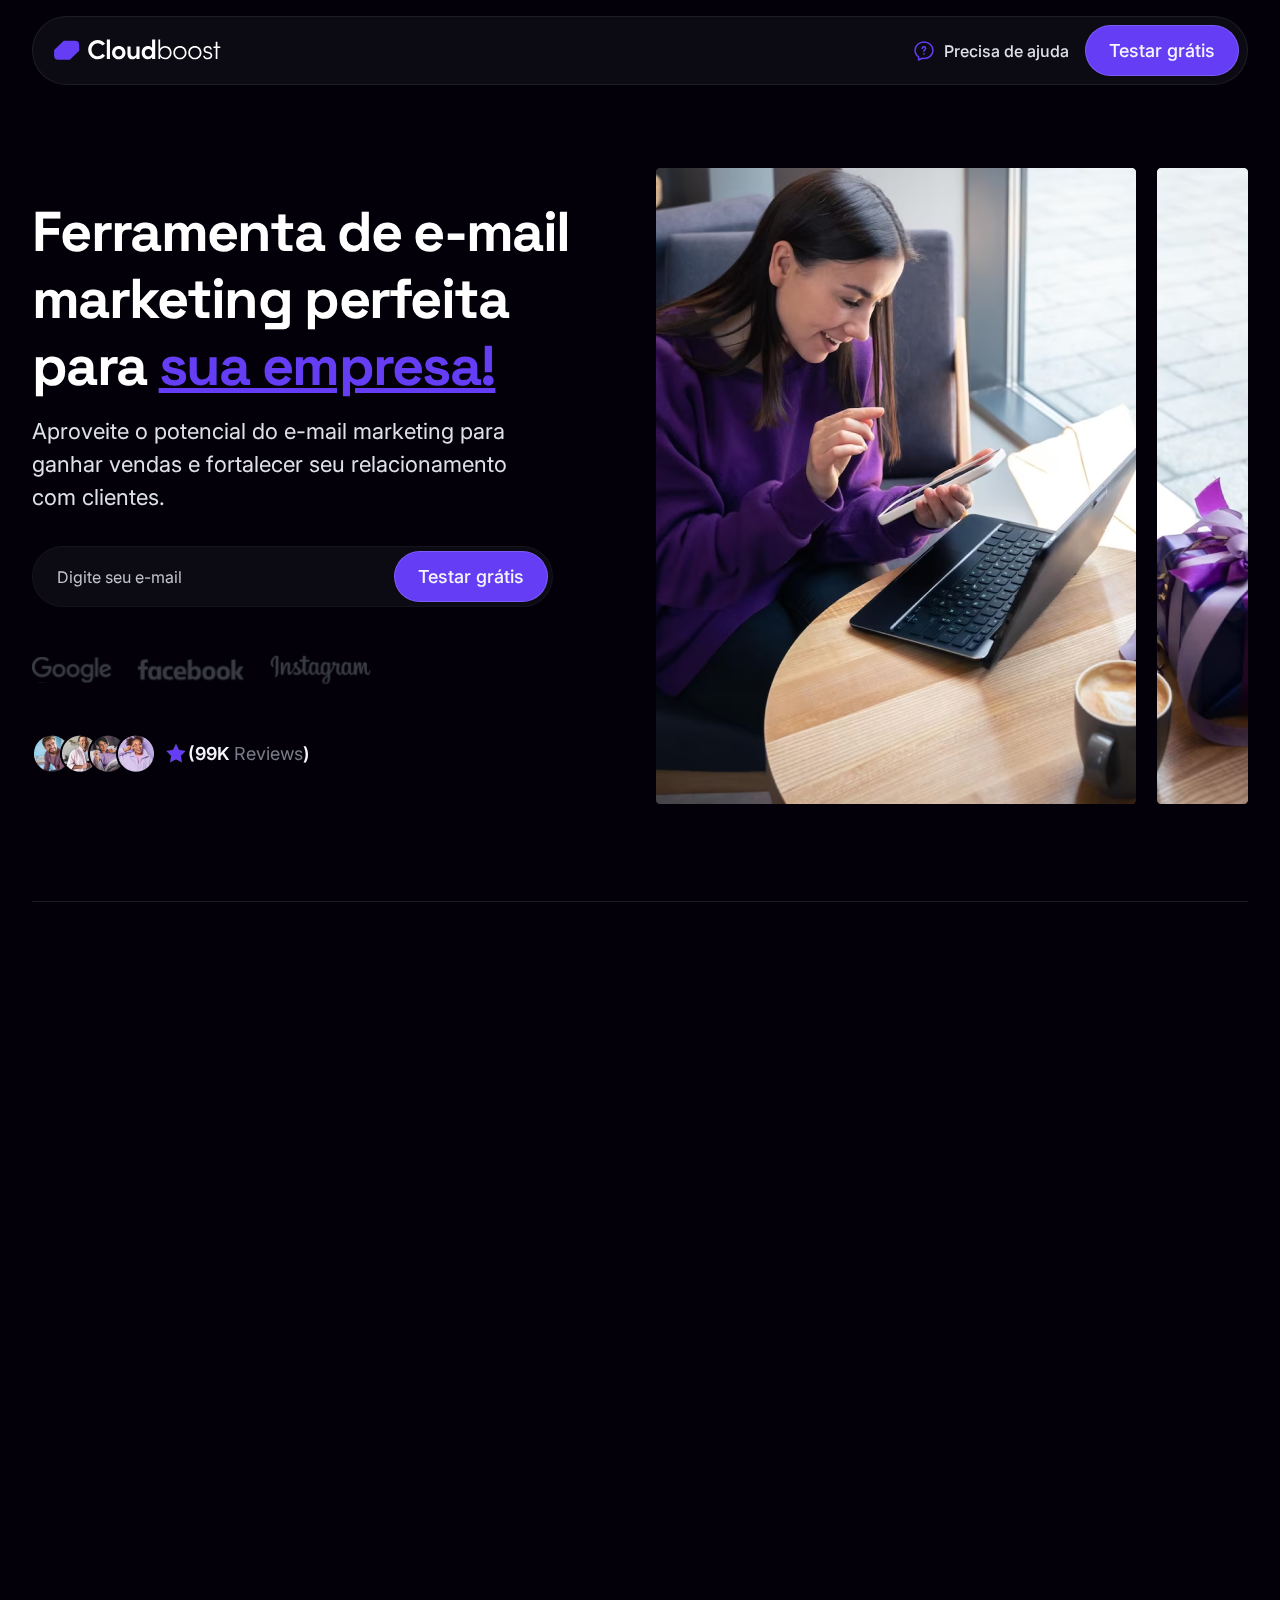
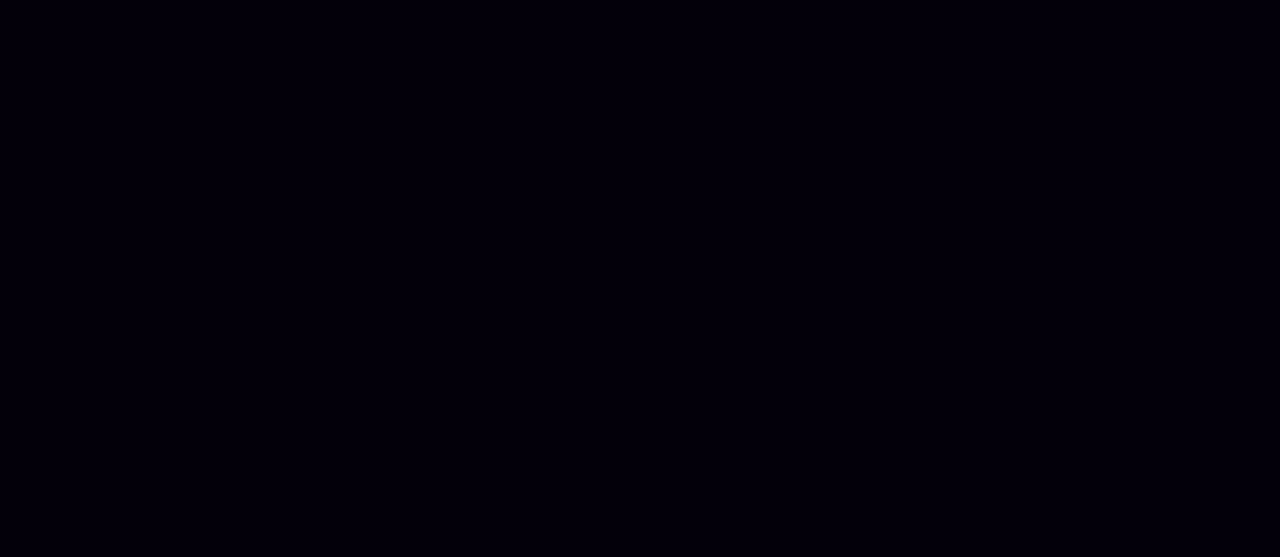
==== commit 0da862d6: "otimizado as imagens" ====
--- a/index.html
+++ b/index.html
@@ -2,15 +2,29 @@
 <html lang="pt-br">
 <head>
     <meta charset="UTF-8">
-    <meta name="description" content="Aproveite o potencial do e-mail marketing para ganhar vendas e fortalecer seu relacionamento com clientes. Cloudboost é a ferramenta de e-mail marketing perfeita para sua empresa!" />
     <meta name="viewport" content="width=device-width, initial-scale=1.0">
-    <link rel="stylesheet" href="./css/main.min.css">
-    <link href="https://unpkg.com/aos@2.3.1/dist/aos.css" rel="stylesheet">
+    <link rel="stylesheet" href="./css/main.min.css" media="all">
+    <link href="https://unpkg.com/aos@2.3.1/dist/aos.css" rel="stylesheet" media="all">
     <link rel="preconnect" href="https://fonts.googleapis.com">
     <link rel="preconnect" href="https://fonts.gstatic.com" crossorigin>
     <link href="https://fonts.googleapis.com/css2?family=Inter:wght@400;500;600;700&family=Space+Grotesk:wght@600;700&display=swap" rel="stylesheet">
     <link rel="shortcut icon" href="favicon.png" type="image/x-icon">
     <title>Cloudboost | Ferramenta de E-mail Marketing</title>
+    <meta name="title" content="Cloudboost | Ferramenta de E-mail Marketing" />
+    <meta name="description" content="Aproveite o potencial do e-mail marketing para ganhar vendas e fortalecer seu relacionamento com clientes. Cloudboost é a ferramenta de e-mail marketing perfeita para sua empresa!" />
+
+    <meta property="og:type" content="website" />
+    <meta property="og:url" content="https://cloudboost.netlify.app/" />
+    <meta property="og:title" content="Cloudboost | Ferramenta de E-mail Marketing" />
+    <meta property="og:description" content="Aproveite o potencial do e-mail marketing para ganhar vendas e fortalecer seu relacionamento com clientes. Cloudboost é a ferramenta de e-mail marketing perfeita para sua empresa!" />
+    <meta property="og:image" content="./og-share.png" />
+
+    <!-- Twitter -->
+    <meta property="twitter:card" content="summary_large_image" />
+    <meta property="twitter:url" content="https://cloudboost.netlify.app/" />
+    <meta property="twitter:title" content="Cloudboost | Ferramenta de E-mail Marketing" />
+    <meta property="twitter:description" content="Aproveite o potencial do e-mail marketing para ganhar vendas e fortalecer seu relacionamento com clientes. Cloudboost é a ferramenta de e-mail marketing perfeita para sua empresa!" />
+    <meta property="twitter:image" content="./og-share.png" />
 </head>
 <body>
     <header data-aos="fade-up">
@@ -59,14 +73,14 @@
                         </ul>
 
                         <div class="review">
-                            <img src="./assets/users.png" alt="">
+                            <img src="./assets/users.webp" alt="">
                             <div>
                                 <img src="./assets/icon-star.svg" alt="Ícone de uma estrela">
                                 <span>(99K <strong>Reviews</strong>)</span>
                             </div>
                         </div>
                     </div>
-                    <img src="./assets/main-image.png" alt="Imagem de uma mulher olhando o celular, sentada numa cadeira e na sua frente um computador" data-aos="fade-left">
+                    <img src="./assets/main-image.webp" alt="Imagem de uma mulher olhando o celular, sentada numa cadeira e na sua frente um computador" data-aos="fade-left">
                 </div>
             </div>
         </section>
@@ -76,7 +90,7 @@
                 <div class="top" data-aos="fade-right">
                     <h3>Conheça os recursos da ferramenta de e-mail marketing CloudBoost</h3>
                     <p>Mais de 5.000 empresas que utilizam <span>
-                        <img src="./assets/victory.png" alt="Emoji Victory">
+                        <img src="./assets/victory.webp" alt="Emoji Victory">
                     </span>
                 </p>
                 </div>
@@ -133,7 +147,7 @@
         </section>
     </main>
 
-    <script src="https://unpkg.com/aos@2.3.1/dist/aos.js"></script>
-    <script src="./js/script.js"></script>
+    <script src="https://unpkg.com/aos@2.3.1/dist/aos.js" defer></script>
+    <script src="./js/script.js" defer></script>
 </body>
 </html>--- a/css/main.min.css
+++ b/css/main.min.css
@@ -1 +1 @@
-:root{--purple-10: #653DF5;--purple-20: #4E32B5;--purple-30: #2C1B6A;--gray-100: #F5F6FA;--gray-200: #DFE1E8;--gray-300: #C0C3CC;--gray-400: #ABAFBA;--gray-500: #979BA6;--gray-600: #787C87;--gray-700: #5C5F69;--gray-800: #393B42;--gray-900: #0A0B0D;--white: #fff;--black: #000;--header-height: 7.2rem;--font-title: "Space Grotesk", sans-serif;--font-texts: "Inter", sans-serif;--short: 120%;--base: 150%}*{margin:0;padding:0;box-sizing:border-box;--webkit-font-smoothing: antialiased;font-family:var(--font-texts)}html{font-size:62.5%;overflow-x:hidden;color:var(--white);background:linear-gradient(122deg, #030009 -11.05%, #03000A 104.5%)}img{max-width:100%;display:block}a{display:block;text-decoration:none}button{all:unset;border:0;cursor:pointer}ul{list-style:none}.none{display:none}.container{width:100%;padding:0 1.5rem;max-width:124.6rem;margin:0 auto}.btn-primary{border-radius:10rem;border:.1rem solid rgba(255,255,255,.16);background:var(--purple-10);display:inline-block;padding:1.4rem 2.3rem;font-size:1.8rem;color:var(--gray-100);font-weight:500;transition:background-color .3s ease}.btn-primary:hover{background-color:var(--purple-20)}.form-email{border-radius:10rem;border:.1rem solid rgba(255,255,255,.04);background:rgba(255,255,255,.04);padding:.4rem .4rem .4rem 2.4rem;display:flex;align-items:center;width:100%;max-width:52.1rem;gap:1.6rem}.form-email input{all:unset;flex:1;font-size:1.6rem;color:var(--gray-100)}.form-email input::-moz-placeholder{color:var(--gray-300)}.form-email input::placeholder{color:var(--gray-300)}@media(max-width: 991px){.form-email{margin:0 auto;text-align:left}}@media(max-width: 560px){.form-email{justify-content:space-between}.form-email input{max-width:15rem}.form-email .btn-primary{padding:1.2rem 2rem;font-size:1.6rem}}.card-recurso{width:100%;max-width:26.5rem}.card-recurso .icon{border-radius:.4rem;border:.1rem solid rgba(255,255,255,.03);background:rgba(255,255,255,.03);width:4.8rem;height:4.8rem;display:flex;align-items:center;justify-content:center;margin-bottom:1.6rem}.card-recurso .texts h6{color:var(--gray-100);font-family:"Inter",sans-serif;font-size:1.8rem;font-weight:700;line-height:var(--short);margin-bottom:1.6rem}.card-recurso .texts p{color:var(--gray-600);font-size:1.6rem;line-height:var(--base)}@media(max-width: 1200px){.card-recurso{max-width:100%}}@media(max-width: 991px){.card-recurso .icon{margin:0 auto;margin-bottom:2rem}.card-recurso .texts{text-align:center}}.review{display:flex;align-items:center;gap:.8rem}.review>div{display:flex;align-items:center;grid-area:.4rem}.review>div span{font-size:1.8rem;font-weight:600;line-height:var(--base);color:var(--gray-100)}.review>div span strong{font-weight:400;color:var(--gray-600)}@media(max-width: 991px){.review{justify-content:center}}h1,h2,h3,h4,h5,h6{font-family:var(--font-title);font-weight:700;line-height:var(--short)}h1{font-size:5.6rem}h2{font-size:4.8rem}h3{font-size:4rem}h4{font-size:3.2rem}h5{font-size:2.8rem}p{line-height:var(--base)}header{height:var(--header-height);margin-top:1.6rem;position:sticky;top:1.6rem;z-index:2025}header .container .content-header{border-radius:10rem;border:.1rem solid rgba(255,255,255,.08);background:rgba(255,255,255,.04);-webkit-backdrop-filter:blur(0.35rem);backdrop-filter:blur(0.35rem);display:flex;align-items:center;justify-content:space-between;padding:.8rem .8rem .8rem 2.1rem}header .container .content-header .left{display:flex;align-items:center;gap:1.6rem}header .container .content-header .left a{display:flex;align-items:center;gap:.8rem}header .container .content-header .left a span{font-size:1.6rem;font-weight:500;line-height:var(--base);color:var(--gray-200);transition:color .3s ease}header .container .content-header .left a:hover span{color:var(--purple-10)}header .container .content-header .btn-mobile{display:none}@media(max-width: 560px){header .container .content-header{padding:2rem 2.5rem}header .container .content-header .logo{max-width:13.5rem}header .container .content-header .left{display:none}header .container .content-header .btn-mobile{display:block}}.s-hero{padding-top:8rem}.s-hero .hero-content{display:flex;align-items:center;justify-content:center;border-bottom:1px solid rgba(255,255,255,.1);padding-bottom:9.7rem}.s-hero .hero-content .left{flex:1;max-width:60rem;margin-right:2.4rem}.s-hero .hero-content .left h1{margin-bottom:1.6rem;letter-spacing:-0.168rem}.s-hero .hero-content .left h1 span{color:var(--purple-10);text-decoration:underline;font-family:var(--font-title)}.s-hero .hero-content .left p{font-size:2.2rem;color:var(--gray-200);max-width:49.1rem;margin-bottom:3.2rem}.s-hero .hero-content .left ul{width:100%;max-width:33.9rem;display:flex;align-items:center;justify-content:space-between;margin:4.8rem 0}@media(max-width: 1200px){.s-hero{padding-top:5rem}.s-hero .hero-content{padding-bottom:5rem}.s-hero .hero-content .left{max-width:55rem}.s-hero .hero-content .left h1{font-size:5rem}.s-hero .hero-content .left p{font-size:2rem}.s-hero .hero-content>img{max-width:53rem}}@media(max-width: 991px){.s-hero .hero-content{flex-direction:column;gap:4rem}.s-hero .hero-content .left{max-width:100%;text-align:center}.s-hero .hero-content .left p{margin:0 auto;margin-bottom:3rem}.s-hero .hero-content .left ul{margin:4rem auto}}@media(max-width: 560px){.s-hero{padding-top:7.2rem}.s-hero .hero-content .left h1{font-size:4rem;letter-spacing:-0.12rem}.s-hero .hero-content .left h1 span{display:block}.s-hero .hero-content .left p{font-size:1.6rem}.s-hero .hero-content>img{max-width:100%;content:url("../assets/image-mobile.png")}}.s-recursos{padding-top:11.1rem}.s-recursos .top{display:flex;align-items:center;justify-content:space-between;margin-bottom:8rem}.s-recursos .top h3{max-width:66.1rem;letter-spacing:-0.12rem}.s-recursos .top p{display:inline-flex;color:var(--gray-200);font-size:1.6rem;align-items:center}.s-recursos .top p span{margin-left:.8rem}.s-recursos .all{display:flex;align-items:flex-start;justify-content:space-between;padding-bottom:11.1rem;border-bottom:1px solid rgba(255,255,255,.1)}@media(max-width: 1200px){.s-recursos{padding-top:5rem}.s-recursos .all{display:grid;grid-template-columns:repeat(2, 1fr);gap:3rem}}@media(max-width: 991px){.s-recursos .top{flex-direction:column;text-align:center;gap:3rem;margin-bottom:5rem}.s-recursos .all{padding-bottom:5rem}}@media(max-width: 560px){.s-recursos{padding-top:4rem}.s-recursos .top{margin-bottom:3rem}.s-recursos .top h3{font-size:2.8rem}.s-recursos .all{grid-template-columns:1fr;gap:6.4rem}}.s-marketing{padding:9.6rem 0 12.6rem}.s-marketing .box{width:100%;height:46rem;background:url("../assets/bg-cta.svg") no-repeat center center;display:flex;flex-direction:column;align-items:center;justify-content:center;border-radius:1rem}.s-marketing .box h2{text-align:center;font-size:5.6rem;max-width:78.6rem;margin-bottom:.8rem}.s-marketing .box p{text-align:center;color:var(--gray-200);font-size:2rem;margin-bottom:3.2rem;max-width:50.1rem}@media(max-width: 991px){.s-marketing .box{padding:0 2rem}}@media(max-width: 560px){.s-marketing{padding:4rem 0}.s-marketing .box{height:auto;background-size:cover;padding:4rem 1.5rem}.s-marketing .box h2{font-size:2.9rem;max-width:100%}.s-marketing .box p{font-size:1.8rem}}+:root{--purple-10: #653DF5;--purple-20: #4E32B5;--purple-30: #2C1B6A;--gray-100: #F5F6FA;--gray-200: #DFE1E8;--gray-300: #C0C3CC;--gray-400: #ABAFBA;--gray-500: #979BA6;--gray-600: #787C87;--gray-700: #5C5F69;--gray-800: #393B42;--gray-900: #0A0B0D;--white: #fff;--black: #000;--header-height: 7.2rem;--font-title: "Space Grotesk", sans-serif;--font-texts: "Inter", sans-serif;--short: 120%;--base: 150%}*{margin:0;padding:0;box-sizing:border-box;--webkit-font-smoothing: antialiased;font-family:var(--font-texts)}html{font-size:62.5%;overflow-x:hidden;color:var(--white);background:linear-gradient(122deg, #030009 -11.05%, #03000A 104.5%)}img{max-width:100%;display:block}a{display:block;text-decoration:none}button{all:unset;border:0;cursor:pointer}ul{list-style:none}.none{display:none}.container{width:100%;padding:0 1.5rem;max-width:124.6rem;margin:0 auto}.btn-primary{border-radius:10rem;border:.1rem solid rgba(255,255,255,.16);background:var(--purple-10);display:inline-block;padding:1.4rem 2.3rem;font-size:1.8rem;color:var(--gray-100);font-weight:500;transition:background-color .3s ease}.btn-primary:hover{background-color:var(--purple-20)}.form-email{border-radius:10rem;border:.1rem solid rgba(255,255,255,.04);background:rgba(255,255,255,.04);padding:.4rem .4rem .4rem 2.4rem;display:flex;align-items:center;width:100%;max-width:52.1rem;gap:1.6rem}.form-email input{all:unset;flex:1;font-size:1.6rem;color:var(--gray-100)}.form-email input::-moz-placeholder{color:var(--gray-300)}.form-email input::placeholder{color:var(--gray-300)}@media(max-width: 991px){.form-email{margin:0 auto;text-align:left}}@media(max-width: 560px){.form-email{justify-content:space-between}.form-email input{max-width:15rem}.form-email .btn-primary{padding:1.2rem 2rem;font-size:1.6rem}}.card-recurso{width:100%;max-width:26.5rem}.card-recurso .icon{border-radius:.4rem;border:.1rem solid rgba(255,255,255,.03);background:rgba(255,255,255,.03);width:4.8rem;height:4.8rem;display:flex;align-items:center;justify-content:center;margin-bottom:1.6rem}.card-recurso .texts h6{color:var(--gray-100);font-family:"Inter",sans-serif;font-size:1.8rem;font-weight:700;line-height:var(--short);margin-bottom:1.6rem}.card-recurso .texts p{color:var(--gray-600);font-size:1.6rem;line-height:var(--base)}@media(max-width: 1200px){.card-recurso{max-width:100%}}@media(max-width: 991px){.card-recurso .icon{margin:0 auto;margin-bottom:2rem}.card-recurso .texts{text-align:center}}.review{display:flex;align-items:center;gap:.8rem}.review>div{display:flex;align-items:center;grid-area:.4rem}.review>div span{font-size:1.8rem;font-weight:600;line-height:var(--base);color:var(--gray-100)}.review>div span strong{font-weight:400;color:var(--gray-600)}@media(max-width: 991px){.review{justify-content:center}}h1,h2,h3,h4,h5,h6{font-family:var(--font-title);font-weight:700;line-height:var(--short)}h1{font-size:5.6rem}h2{font-size:4.8rem}h3{font-size:4rem}h4{font-size:3.2rem}h5{font-size:2.8rem}p{line-height:var(--base)}header{height:var(--header-height);margin-top:1.6rem;position:sticky;top:1.6rem;z-index:2025}header .container .content-header{border-radius:10rem;border:.1rem solid rgba(255,255,255,.08);background:rgba(255,255,255,.04);-webkit-backdrop-filter:blur(0.35rem);backdrop-filter:blur(0.35rem);display:flex;align-items:center;justify-content:space-between;padding:.8rem .8rem .8rem 2.1rem}header .container .content-header .left{display:flex;align-items:center;gap:1.6rem}header .container .content-header .left a{display:flex;align-items:center;gap:.8rem}header .container .content-header .left a span{font-size:1.6rem;font-weight:500;line-height:var(--base);color:var(--gray-200);transition:color .3s ease}header .container .content-header .left a:hover span{color:var(--purple-10)}header .container .content-header .btn-mobile{display:none}@media(max-width: 560px){header .container .content-header{padding:2rem 2.5rem}header .container .content-header .logo{max-width:13.5rem}header .container .content-header .left{display:none}header .container .content-header .btn-mobile{display:block}}.s-hero{padding-top:8rem}.s-hero .hero-content{display:flex;align-items:center;justify-content:center;border-bottom:1px solid rgba(255,255,255,.1);padding-bottom:9.7rem}.s-hero .hero-content .left{flex:1;max-width:60rem;margin-right:2.4rem}.s-hero .hero-content .left h1{margin-bottom:1.6rem;letter-spacing:-0.168rem}.s-hero .hero-content .left h1 span{color:var(--purple-10);text-decoration:underline;font-family:var(--font-title)}.s-hero .hero-content .left p{font-size:2.2rem;color:var(--gray-200);max-width:49.1rem;margin-bottom:3.2rem}.s-hero .hero-content .left ul{width:100%;max-width:33.9rem;display:flex;align-items:center;justify-content:space-between;margin:4.8rem 0}@media(max-width: 1200px){.s-hero{padding-top:5rem}.s-hero .hero-content{padding-bottom:5rem}.s-hero .hero-content .left{max-width:55rem}.s-hero .hero-content .left h1{font-size:5rem}.s-hero .hero-content .left p{font-size:2rem}.s-hero .hero-content>img{max-width:53rem}}@media(max-width: 991px){.s-hero .hero-content{flex-direction:column;gap:4rem}.s-hero .hero-content .left{max-width:100%;text-align:center}.s-hero .hero-content .left p{margin:0 auto;margin-bottom:3rem}.s-hero .hero-content .left ul{margin:4rem auto}}@media(max-width: 560px){.s-hero{padding-top:7.2rem}.s-hero .hero-content .left h1{font-size:4rem;letter-spacing:-0.12rem}.s-hero .hero-content .left h1 span{display:block}.s-hero .hero-content .left p{font-size:1.6rem}.s-hero .hero-content>img{max-width:100%;content:url("../assets/image-mobile.webp")}}.s-recursos{padding-top:11.1rem}.s-recursos .top{display:flex;align-items:center;justify-content:space-between;margin-bottom:8rem}.s-recursos .top h3{max-width:66.1rem;letter-spacing:-0.12rem}.s-recursos .top p{display:inline-flex;color:var(--gray-200);font-size:1.6rem;align-items:center}.s-recursos .top p span{margin-left:.8rem}.s-recursos .all{display:flex;align-items:flex-start;justify-content:space-between;padding-bottom:11.1rem;border-bottom:1px solid rgba(255,255,255,.1)}@media(max-width: 1200px){.s-recursos{padding-top:5rem}.s-recursos .all{display:grid;grid-template-columns:repeat(2, 1fr);gap:3rem}}@media(max-width: 991px){.s-recursos .top{flex-direction:column;text-align:center;gap:3rem;margin-bottom:5rem}.s-recursos .all{padding-bottom:5rem}}@media(max-width: 560px){.s-recursos{padding-top:4rem}.s-recursos .top{margin-bottom:3rem}.s-recursos .top h3{font-size:2.8rem}.s-recursos .all{grid-template-columns:1fr;gap:6.4rem}}.s-marketing{padding:9.6rem 0 12.6rem}.s-marketing .box{width:100%;height:46rem;background:url("../assets/bg-cta.svg") no-repeat center center;display:flex;flex-direction:column;align-items:center;justify-content:center;border-radius:1rem}.s-marketing .box h2{text-align:center;font-size:5.6rem;max-width:78.6rem;margin-bottom:.8rem}.s-marketing .box p{text-align:center;color:var(--gray-200);font-size:2rem;margin-bottom:3.2rem;max-width:50.1rem}@media(max-width: 991px){.s-marketing .box{padding:0 2rem}}@media(max-width: 560px){.s-marketing{padding:4rem 0}.s-marketing .box{height:auto;background-size:cover;padding:4rem 1.5rem}.s-marketing .box h2{font-size:2.9rem;max-width:100%}.s-marketing .box p{font-size:1.8rem}}